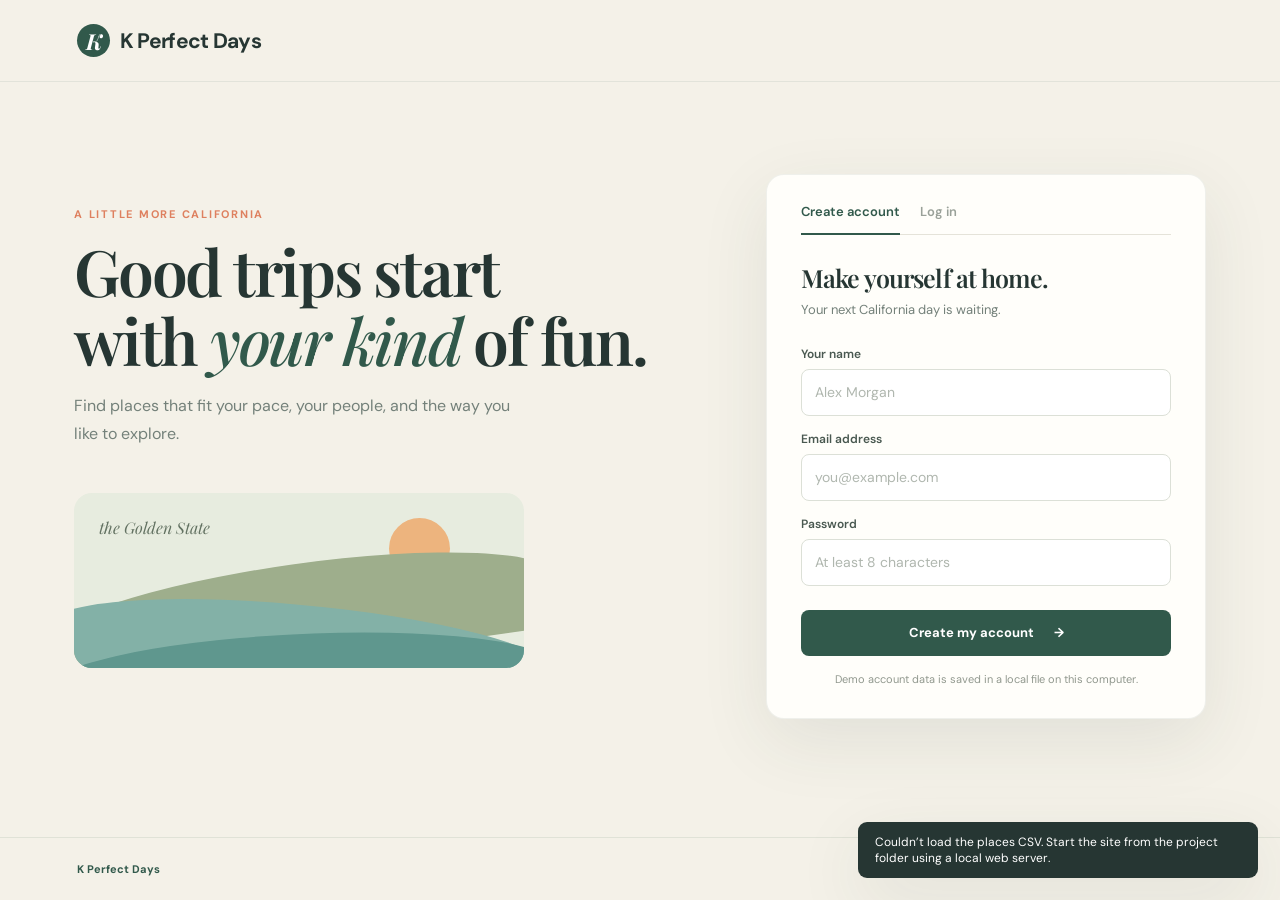
==== frontend/index.html @ eb1f6948 "dded frontend and updated the activities data sources" ====
<!doctype html>
<html lang="en">
<head>
  <meta charset="utf-8">
  <meta name="viewport" content="width=device-width, initial-scale=1">
  <meta name="theme-color" content="#f4f1e8">
  <title>K Perfect Days — California, your way</title>
  <link rel="preconnect" href="https://fonts.googleapis.com">
  <link rel="preconnect" href="https://fonts.gstatic.com" crossorigin>
  <link href="https://fonts.googleapis.com/css2?family=DM+Sans:wght@400;500;600;700&family=Playfair+Display:wght@500;600;700&display=swap" rel="stylesheet">
  <link rel="stylesheet" href="styles.css">
  <script src="app.js" defer></script>
</head>
<body>
  <header class="site-header">
    <a class="brand" href="#" aria-label="K Perfect Days home"><span class="brand-mark">K</span><span>K Perfect Days</span></a>
    <nav id="main-nav" class="main-nav" aria-label="Main navigation" hidden>
      <button class="nav-link" data-page="plan">Plan a trip</button>
      <button class="nav-link" data-page="recommendations">Discover</button>
      <button class="nav-link" data-page="saved">Saved trips</button>
    </nav>
    <div id="user-actions" class="user-actions" hidden>
      <span id="user-greeting" class="user-greeting"></span>
      <button id="logout-button" class="text-button">Log out</button>
    </div>
  </header>

  <main>
    <section id="page-auth" class="page auth-page">
      <div class="auth-copy">
        <p class="eyebrow">A little more California</p>
        <h1>Good trips start<br>with <em>your kind</em> of fun.</h1>
        <p class="lede">Find places that fit your pace, your people, and the way you like to explore.</p>
        <div class="coast-illustration" aria-hidden="true">
          <div class="sun"></div><div class="coastline"></div><div class="wave wave-one"></div><div class="wave wave-two"></div>
          <span class="coast-label">the Golden State</span>
        </div>
      </div>
      <div class="auth-card card-surface">
        <div id="invite-banner" class="invite-banner" hidden></div>
        <div class="auth-tabs" role="tablist" aria-label="Account access">
          <button class="auth-tab active" id="signup-tab" role="tab" aria-selected="true" type="button">Create account</button>
          <button class="auth-tab" id="login-tab" role="tab" aria-selected="false" type="button">Log in</button>
        </div>
        <form id="signup-form" class="auth-form">
          <h2>Make yourself at home.</h2>
          <p class="muted">Your next California day is waiting.</p>
          <label for="signup-name">Your name</label>
          <input id="signup-name" name="name" autocomplete="name" placeholder="Alex Morgan" required>
          <label for="signup-email">Email address</label>
          <input id="signup-email" name="email" type="email" autocomplete="email" placeholder="you@example.com" required>
          <label for="signup-password">Password</label>
          <input id="signup-password" name="password" type="password" autocomplete="new-password" minlength="8" placeholder="At least 8 characters" required>
          <button class="button button-primary button-full" type="submit">Create my account <span aria-hidden="true">→</span></button>
          <p class="fine-print">Demo account data is saved in a local file on this computer.</p>
        </form>
        <form id="login-form" class="auth-form" hidden>
          <h2>Welcome back.</h2>
          <p class="muted">Pick up right where you left off.</p>
          <label for="login-email">Email address</label>
          <input id="login-email" name="email" type="email" autocomplete="email" placeholder="you@example.com" required>
          <label for="login-password">Password</label>
          <input id="login-password" name="password" type="password" autocomplete="current-password" required>
          <button class="button button-primary button-full" type="submit">Log in <span aria-hidden="true">→</span></button>
        </form>
      </div>
    </section>

    <section id="page-plan" class="page content-page" hidden>
      <div class="page-heading">
        <p class="eyebrow">Your trip, your rhythm</p>
        <h1>Where are we headed?</h1>
        <p class="lede">A few details help us find places you’ll actually want to go.</p>
      </div>
      <form id="trip-form" class="planner-layout">
        <div class="planner-main card-surface">
          <div class="form-section">
            <span class="step-number">01</span>
            <div class="form-section-body">
              <h2>Choose your California stop</h2>
              <label class="visually-hidden" for="trip-city">City or destination</label>
              <select id="trip-city" name="city" required><option value="">Loading destinations…</option></select>
              <p class="field-note">Choose from destinations represented in the places list.</p>
            </div>
          </div>
          <div class="form-section">
            <span class="step-number">02</span>
            <div class="form-section-body">
              <h2>When are you going?</h2>
              <div class="date-grid">
                <div><label for="trip-start">Arrival</label><input id="trip-start" name="start" type="date" required></div>
                <div><label for="trip-end">Leaving</label><input id="trip-end" name="end" type="date" required></div>
              </div>
            </div>
          </div>
          <div class="form-section interests-section">
            <span class="step-number">03</span>
            <div class="form-section-body">
              <h2>What sounds like a good day?</h2>
              <p class="field-note">Pick as many as you like. We’ll match places to your interests.</p>
              <div id="interest-options" class="interest-options" aria-live="polite"></div>
              <p id="interest-empty" class="empty-note" hidden>No categories were found in the places data.</p>
            </div>
          </div>
          <div class="planner-submit">
            <p class="fine-print">You can change your plan any time.</p>
            <button class="button button-primary" type="submit">Find my places <span aria-hidden="true">→</span></button>
          </div>
        </div>
        <aside class="planner-aside">
          <div class="aside-note"><span class="aside-icon">✳</span><h3>Made for your kind of California</h3><p>From a slow morning in a museum to a golden-hour trail, we’ll find a few good places to start.</p></div>
          <div id="trip-share-panel" class="share-panel" hidden>
            <p class="eyebrow">Bring your people</p>
            <h3>Take this trip together</h3>
            <p id="share-description">Create a private invite link. Friends who join get this destination, dates, and interests.</p>
            <button id="create-share-button" class="button button-primary button-full" type="button">Create invite link</button>
            <div id="share-link-row" class="share-link-row" hidden>
              <input id="share-link" type="url" readonly aria-label="Trip invite link">
              <button id="copy-share-link" class="button button-outline" type="button">Copy</button>
            </div>
            <p id="share-member-count" class="fine-print" hidden></p>
          </div>
          <div class="aside-footnote">Curated from your California places list.</div>
        </aside>
      </form>
    </section>

    <section id="page-recommendations" class="page content-page" hidden>
      <section class="recommendation-chat card-surface" aria-labelledby="chat-heading">
        <p class="eyebrow">Make it yours</p>
        <h2 id="chat-heading">Refine your recommendations</h2>
        <p class="chat-description">Tell us what you’d like to change. This chat is ready for your model connection; it doesn’t change recommendations yet.</p>
        <div id="chat-messages" class="chat-messages" aria-live="polite" aria-label="Chat messages">
          <p class="chat-placeholder">For example: “More outdoor activities” or “Find something near the beach.”</p>
        </div>
        <form id="recommendation-chat-form" class="chat-form">
          <label class="visually-hidden" for="chat-input">Your message</label>
          <input id="chat-input" name="message" type="text" maxlength="500" placeholder="Tell us what you’re looking for…" autocomplete="off" required>
          <button class="button button-primary" type="submit">Send</button>
        </form>
      </section>
      <div class="page-heading recommendations-heading">
        <div><p class="eyebrow">A few good places</p><h1>Your California shortlist</h1><p id="recommendation-summary" class="lede"></p></div>
        <button class="button button-outline" data-page="plan">Edit my plan</button>
      </div>
      <p id="recommendation-notice" class="notice" hidden></p>
      <div id="recommendation-grid" class="recommendation-grid"></div>
      <div id="recommendation-empty" class="empty-state card-surface" hidden>
        <span class="empty-symbol">✳</span><h2>Let’s widen the search.</h2><p>We couldn’t find more matches for this combination. Try a nearby destination or a couple of different interests.</p>
        <button class="button button-primary" data-page="plan">Change my preferences</button>
      </div>
      <div class="page-bottom-action"><button class="text-button" data-page="saved">See saved places and trips →</button></div>
    </section>

    <section id="page-saved" class="page content-page" hidden>
      <div class="page-heading">
        <p class="eyebrow">Your little collection</p>
        <h1>Saved places &amp; trips</h1>
        <p class="lede">The places you liked are gathered here, ready when you are.</p>
      </div>
      <div id="saved-content"></div>
      <div class="page-bottom-action"><button class="button button-primary" data-page="plan">Plan another trip <span aria-hidden="true">→</span></button></div>
    </section>
  </main>

  <footer class="site-footer"><span>K Perfect Days</span><span>Find your California kind of day.</span></footer>
  <div id="toast" class="toast" role="status" aria-live="polite"></div>
</body>
</html>
---- frontend/styles.css ----
:root {
  --ink: #263633;
  --muted: #74817a;
  --paper: #f4f1e8;
  --white: #fffefa;
  --green: #31594b;
  --green-dark: #244539;
  --sage: #dce6dc;
  --coral: #de805f;
  --line: #e5e3d9;
  --shadow: 0 22px 70px rgba(44, 61, 51, .09);
}

* { box-sizing: border-box; }
body { margin: 0; background: var(--paper); color: var(--ink); font-family: "DM Sans", sans-serif; }
button, input, select { font: inherit; }
button { cursor: pointer; }
[hidden] { display: none !important; }

.site-header { height: 82px; padding: 0 clamp(22px, 6vw, 92px); display: flex; align-items: center; justify-content: space-between; border-bottom: 1px solid rgba(49, 89, 75, .09); }
.brand { display: inline-flex; align-items: center; gap: 10px; color: var(--ink); text-decoration: none; font-size: 21px; font-weight: 700; letter-spacing: -.7px; }
.brand-mark { display: grid; width: 33px; height: 33px; place-items: center; border-radius: 50%; background: var(--green); color: white; font-family: "Playfair Display", serif; font-size: 22px; font-style: italic; }
.brand-period { color: var(--coral); }
.main-nav, .user-actions { display: flex; align-items: center; gap: 29px; }
.nav-link, .text-button { border: 0; padding: 8px 0; color: var(--muted); background: transparent; font-size: 13px; font-weight: 600; }
.nav-link:hover, .nav-link.active, .text-button:hover { color: var(--green); }
.user-actions { gap: 18px; }
.user-greeting { color: var(--ink); font-size: 13px; }

main { min-height: calc(100vh - 145px); }
.page { max-width: 1240px; margin: 0 auto; padding: 64px clamp(22px, 6vw, 54px) 90px; }
h1, h2, h3, p { margin-top: 0; }
h1, h2, h3 { font-family: "Playfair Display", Georgia, serif; font-weight: 600; letter-spacing: -.035em; }
h1 { margin-bottom: 18px; font-size: clamp(42px, 5vw, 65px); line-height: 1.08; }
h1 em { color: var(--green); font-weight: 500; }
h2 { margin-bottom: 7px; font-size: 25px; }
h3 { font-size: 21px; }
.eyebrow { margin-bottom: 15px; color: var(--coral); font-size: 11px; font-weight: 700; letter-spacing: .16em; text-transform: uppercase; }
.lede { max-width: 520px; margin-bottom: 0; color: var(--muted); font-size: 16px; line-height: 1.75; }
.muted, .field-note { color: var(--muted); font-size: 13px; line-height: 1.6; }
.fine-print { color: #91988e; font-size: 11px; line-height: 1.6; }
.card-surface { border: 1px solid rgba(54, 76, 62, .08); border-radius: 18px; background: var(--white); box-shadow: var(--shadow); }

.auth-page { min-height: calc(100vh - 145px); display: grid; grid-template-columns: minmax(0, 1fr) minmax(330px, 440px); align-items: center; gap: clamp(45px, 8vw, 116px); }
.auth-copy { padding-bottom: 18px; }
.auth-copy .lede { max-width: 440px; }
.coast-illustration { position: relative; width: min(100%, 450px); height: 175px; margin-top: 45px; overflow: hidden; border-radius: 18px; background: #e7ecdf; }
.sun { position: absolute; top: 25px; right: 74px; width: 61px; height: 61px; border-radius: 50%; background: #edb47e; }
.coastline { position: absolute; inset: 71px -8% auto; height: 98px; transform: rotate(-8deg); border-radius: 50% 50% 0 0; background: #9eae8c; }
.wave { position: absolute; left: -6%; width: 113%; height: 88px; border-radius: 50% 55% 0 0; }
.wave-one { top: 112px; transform: rotate(5deg); background: #83b1a7; }
.wave-two { top: 141px; transform: rotate(-3deg); background: #5f978e; }
.coast-label { position: absolute; z-index: 1; top: 24px; left: 25px; color: #637262; font-family: "Playfair Display", serif; font-size: 16px; font-style: italic; }
.auth-card { padding: 28px 34px 30px; }
.invite-banner { margin-bottom: 20px; border-left: 3px solid var(--coral); border-radius: 7px; padding: 13px 15px; background: #f9eee7; color: #58675e; font-size: 12px; line-height: 1.65; }
.auth-tabs { display: flex; gap: 20px; margin-bottom: 26px; border-bottom: 1px solid var(--line); }
.auth-tab { position: relative; border: 0; padding: 0 0 14px; background: transparent; color: #9aa199; font-size: 13px; font-weight: 600; }
.auth-tab.active { color: var(--green); }
.auth-tab.active::after { position: absolute; right: 0; bottom: -1px; left: 0; height: 2px; background: var(--green); content: ""; }
.auth-form h2 { margin-bottom: 6px; }
.auth-form > .muted { margin-bottom: 25px; }
label { display: block; margin: 15px 0 7px; color: #495850; font-size: 12px; font-weight: 600; }
input, select { width: 100%; min-height: 47px; border: 1px solid #dce0d7; border-radius: 8px; outline: none; padding: 0 13px; background: #fff; color: var(--ink); font-size: 14px; }
input:focus, select:focus { border-color: #7da18d; box-shadow: 0 0 0 3px rgba(91, 136, 111, .12); }
input::placeholder { color: #b0b7af; }
.button { display: inline-flex; align-items: center; justify-content: center; gap: 20px; min-height: 46px; border: 1px solid transparent; border-radius: 8px; padding: 0 20px; font-size: 13px; font-weight: 700; transition: transform .16s ease, background .16s ease; }
.button:hover { transform: translateY(-1px); }
.button-primary { background: var(--green); color: white; }
.button-primary:hover { background: var(--green-dark); }
.button-outline { border-color: #cfd8cf; background: transparent; color: var(--green); }
.button-full { width: 100%; margin-top: 24px; }
.auth-form .fine-print { margin: 15px 0 0; text-align: center; }

.content-page { padding-top: 67px; }
.page-heading { margin-bottom: 34px; }
.page-heading h1 { font-size: clamp(39px, 4.5vw, 57px); }
.planner-layout { display: grid; grid-template-columns: minmax(0, 1fr) 260px; align-items: start; gap: 25px; }
.planner-main { padding: 12px 36px 30px; }
.form-section { display: grid; grid-template-columns: 38px 1fr; gap: 15px; padding: 27px 0; border-bottom: 1px solid var(--line); }
.step-number { display: grid; width: 31px; height: 31px; place-items: center; border-radius: 50%; background: #edf2ea; color: var(--green); font-size: 10px; font-weight: 700; }
.form-section-body h2 { margin: 2px 0 15px; font-size: 23px; }
.form-section-body > select { max-width: 430px; }
.form-section-body .field-note { margin: 8px 0 0; }
.date-grid { display: grid; grid-template-columns: 1fr 1fr; gap: 15px; max-width: 480px; }
.date-grid label { margin-top: 0; }
.date-grid input { display: block; }
.interest-options { display: flex; flex-wrap: wrap; gap: 9px; margin-top: 17px; }
.interest-option input { position: absolute; width: 1px; height: 1px; opacity: 0; }
.interest-option span { display: inline-flex; align-items: center; min-height: 38px; border: 1px solid #dfe4db; border-radius: 30px; padding: 0 14px; color: #617067; background: white; font-size: 12px; transition: .15s ease; }
.interest-option input:checked + span { border-color: var(--green); background: var(--green); color: white; }
.interest-option input:focus-visible + span { outline: 3px solid rgba(91, 136, 111, .25); }
.planner-submit { display: flex; align-items: center; justify-content: space-between; gap: 20px; padding: 25px 0 0 53px; }
.planner-submit .fine-print { margin: 0; }
.planner-aside { padding: 31px 24px 16px; }
.aside-note { padding: 23px; border-radius: 14px; background: #e7ebdf; }
.aside-icon { display: inline-grid; width: 30px; height: 30px; place-items: center; margin-bottom: 14px; border-radius: 50%; background: #d3dfd1; color: var(--green); }
.aside-note h3 { margin-bottom: 10px; font-size: 20px; line-height: 1.28; }
.aside-note p, .aside-footnote { margin: 0; color: #6b776e; font-size: 12px; line-height: 1.7; }
.aside-footnote { padding: 19px 6px; font-size: 11px; }
.share-panel { margin-top: 16px; border: 1px solid #dce5db; border-radius: 14px; padding: 21px 18px; background: var(--white); }
.share-panel .eyebrow { margin-bottom: 8px; font-size: 9px; }
.share-panel h3 { margin-bottom: 8px; font-size: 20px; }
.share-panel > p:not(.eyebrow) { color: var(--muted); font-size: 11px; line-height: 1.65; }
.share-panel .button-full { min-height: 40px; margin-top: 14px; font-size: 11px; }
.share-link-row { display: flex; gap: 7px; margin-top: 13px; }
.share-link-row input { min-width: 0; min-height: 39px; padding: 0 9px; font-size: 10px; }
.share-link-row .button { min-height: 39px; padding: 0 11px; font-size: 11px; }
.share-panel .fine-print { margin: 10px 0 0; }

.recommendations-heading { display: flex; align-items: end; justify-content: space-between; gap: 24px; }
.recommendation-grid { display: grid; grid-template-columns: repeat(3, minmax(0, 1fr)); gap: 18px; }
.place-card { overflow: hidden; border: 1px solid rgba(54, 76, 62, .1); border-radius: 14px; background: var(--white); box-shadow: 0 10px 32px rgba(44, 61, 51, .06); }
.place-card-top { display: flex; align-items: center; justify-content: space-between; min-height: 76px; padding: 17px 19px 8px; background: linear-gradient(135deg, #e4ecdf, #f0e7d9); }
.place-index { color: #77877a; font-family: "Playfair Display", serif; font-size: 27px; }
.place-glyph { display: grid; width: 39px; height: 39px; place-items: center; border: 1px solid rgba(49, 89, 75, .18); border-radius: 50%; color: var(--green); font-size: 16px; }
.place-card-body { padding: 16px 19px 18px; }
.place-card h2 { min-height: 54px; margin-bottom: 7px; font-size: 21px; line-height: 1.25; }
.place-address { min-height: 38px; margin-bottom: 13px; color: var(--muted); font-size: 11px; line-height: 1.55; }
.place-tags { display: flex; flex-wrap: wrap; gap: 6px; min-height: 28px; margin-bottom: 15px; }
.place-tag { border-radius: 20px; padding: 5px 8px; background: #edf1e9; color: #587060; font-size: 9px; }
.place-actions { display: flex; align-items: center; justify-content: space-between; gap: 8px; border-top: 1px solid #eeeee7; padding-top: 12px; }
.place-actions .button { min-height: 34px; gap: 6px; padding: 0 10px; font-size: 11px; }
.card-button-group { display: flex; align-items: center; gap: 6px; }
.saved-indicator { padding: 7px 4px; color: var(--coral); font-size: 11px; font-weight: 700; }
.place-actions .save-button.saved { border-color: #cad8cd; background: #eaf1eb; color: var(--green); }
.map-link { color: var(--muted); font-size: 11px; font-weight: 600; text-decoration: none; }
.map-link:hover { color: var(--green); text-decoration: underline; }
.notice { margin: -13px 0 23px; border-left: 3px solid var(--coral); padding: 10px 14px; color: #66736b; background: #f9eee7; font-size: 12px; line-height: 1.6; }
.empty-state { max-width: 600px; margin: 12px auto; padding: 42px; text-align: center; }
.empty-symbol { display: inline-block; margin-bottom: 13px; color: var(--coral); font-size: 27px; }
.empty-state h2 { font-size: 28px; }
.empty-state p { max-width: 400px; margin: 0 auto 23px; color: var(--muted); font-size: 13px; line-height: 1.7; }
.recommendation-chat { max-width: 790px; margin: 44px auto 0; padding: clamp(22px, 4vw, 34px); }
.recommendation-chat .eyebrow { margin-bottom: 8px; }
.recommendation-chat h2 { margin-bottom: 8px; font-size: 27px; }
.chat-description { max-width: 600px; margin-bottom: 21px; color: var(--muted); font-size: 12px; line-height: 1.65; }
.chat-messages { display: flex; min-height: 105px; max-height: 260px; flex-direction: column; gap: 10px; overflow-y: auto; border: 1px solid var(--line); border-radius: 12px; padding: 13px; background: #fbfaf6; }
.chat-placeholder { margin: auto 0; color: #939b91; font-size: 12px; line-height: 1.6; }
.chat-message { max-width: 85%; margin: 0; border-radius: 12px; padding: 10px 13px; font-size: 12px; line-height: 1.55; overflow-wrap: anywhere; }
.chat-message.user { align-self: flex-end; background: var(--green); color: white; }
.chat-message.assistant { align-self: flex-start; background: #e9eee7; color: #52645a; }
.chat-form { display: flex; gap: 9px; margin-top: 12px; }
.chat-form input { min-width: 0; min-height: 46px; flex: 1; border: 1px solid #dce0d7; border-radius: 8px; padding: 0 13px; background: var(--white); font-size: 12px; }
.chat-form .button { min-width: 82px; min-height: 46px; }
.visually-hidden { position: absolute; width: 1px; height: 1px; overflow: hidden; clip: rect(0, 0, 0, 0); white-space: nowrap; clip-path: inset(50%); }
.page-bottom-action { display: flex; justify-content: center; margin-top: 30px; }
.saved-trip { margin-bottom: 25px; border: 1px solid var(--line); border-radius: 14px; padding: 22px; background: var(--white); }
.saved-trip-header { display: flex; align-items: center; justify-content: space-between; gap: 15px; margin-bottom: 17px; }
.saved-trip-header h2 { margin-bottom: 4px; font-size: 22px; }
.saved-trip-header p { margin: 0; color: var(--muted); font-size: 12px; }
.shared-status { margin: -5px 0 15px; color: var(--green); font-size: 11px; }
.saved-place-list { display: flex; flex-wrap: wrap; gap: 9px; }
.saved-place-chip { display: inline-flex; align-items: center; gap: 8px; min-height: 37px; border: 1px solid #e5e8df; border-radius: 30px; padding: 5px 12px; color: #53635a; background: #fafaf6; font-size: 11px; text-decoration: none; }
.saved-place-chip:hover { border-color: #a9bda9; }
.saved-place-chip span { color: var(--coral); }
.no-saved { padding: 30px; border: 1px dashed #cfd8cf; border-radius: 12px; color: var(--muted); text-align: center; font-size: 13px; }
.toast { position: fixed; right: 22px; bottom: 22px; z-index: 10; max-width: min(400px, calc(100vw - 44px)); transform: translateY(12px); opacity: 0; border-radius: 9px; padding: 12px 17px; background: var(--ink); color: white; box-shadow: var(--shadow); font-size: 12px; pointer-events: none; transition: .2s ease; }
.toast.visible { transform: translateY(0); opacity: 1; }
.site-footer { display: flex; justify-content: space-between; padding: 24px clamp(22px, 6vw, 92px); border-top: 1px solid rgba(49, 89, 75, .1); color: #889289; font-size: 11px; }
.site-footer span:first-child { color: var(--green); font-weight: 700; }
.visually-hidden { position: absolute; width: 1px; height: 1px; overflow: hidden; clip: rect(0, 0, 0, 0); white-space: nowrap; }

@media (max-width: 850px) {
  .auth-page { grid-template-columns: 1fr minmax(300px, 390px); gap: 30px; }
  .auth-card { padding-right: 25px; padding-left: 25px; }
  .coast-illustration { height: 140px; margin-top: 28px; }
  .recommendation-grid { grid-template-columns: repeat(2, minmax(0, 1fr)); }
}
@media (max-width: 650px) {
  .site-header { height: 70px; padding: 0 18px; }
  .main-nav { gap: 14px; }
  .nav-link { font-size: 11px; }
  .user-greeting { display: none; }
  .page { padding: 43px 19px 65px; }
  .auth-page { min-height: auto; grid-template-columns: 1fr; gap: 27px; }
  .auth-copy h1 { font-size: 43px; }
  .coast-illustration { display: none; }
  .auth-card { padding: 23px; }
  .planner-layout { grid-template-columns: 1fr; }
  .planner-main { padding: 7px 20px 22px; }
  .planner-aside { padding: 0; }
  .aside-footnote { padding-left: 5px; }
  .form-section { grid-template-columns: 30px 1fr; gap: 10px; }
  .planner-submit { align-items: flex-start; flex-direction: column; padding-left: 40px; }
  .recommendations-heading { align-items: flex-start; flex-direction: column; }
  .recommendation-grid { grid-template-columns: 1fr; }
  .place-card h2, .place-address { min-height: 0; }
  .date-grid { grid-template-columns: 1fr; }
  .site-footer { gap: 12px; flex-direction: column; padding: 20px; }
}
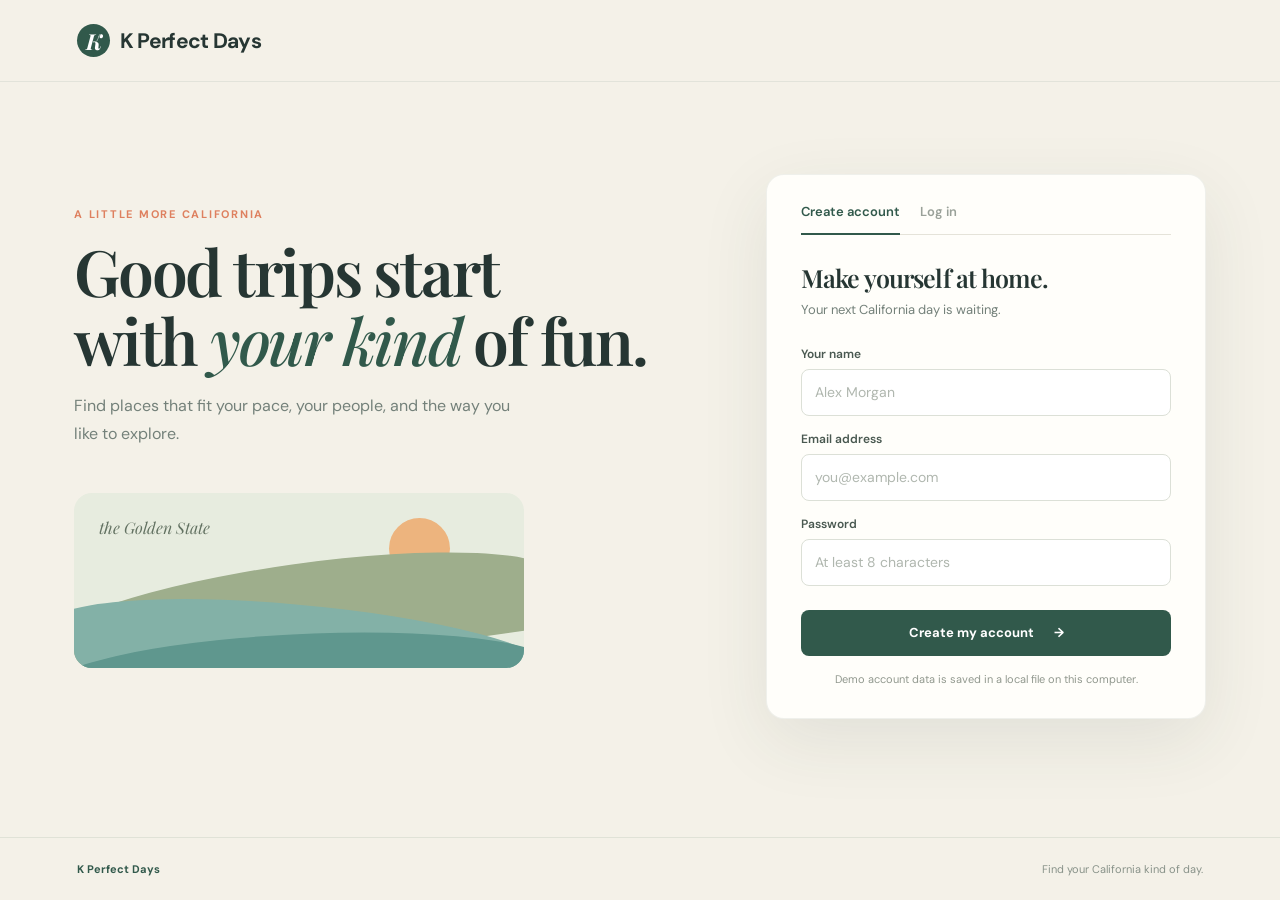
==== commit 0a4ecb6f: "Add files via upload" ====
--- a/frontend/index.html
+++ b/frontend/index.html
@@ -123,6 +123,15 @@
           <div class="aside-footnote">Curated from your California places list.</div>
         </aside>
       </form>
+      <section class="planner-live card-surface" id="kpd-planner-panel" hidden>
+  <p class="eyebrow">Group itinerary</p><h2>Plan your perfect days</h2>
+  <p class="field-note">Describe the destinations, dates, people and anything you want to include or avoid.</p>
+  <label for="kpd-trip-prompt">Trip request</label>
+  <textarea id="kpd-trip-prompt" rows="5" placeholder="Plan four nights in Los Angeles next month. We want museums, beaches and food, but no theme parks."></textarea>
+  <button class="button button-primary" type="button" id="kpd-generate">Generate itinerary</button>
+  <p id="kpd-status" aria-live="polite"></p>
+  <div id="kpd-result" class="kpd-results"></div>
+</section>
     </section>
 
     <section id="page-recommendations" class="page content-page" hidden>
--- a/frontend/styles.css
+++ b/frontend/styles.css
@@ -188,3 +188,5 @@
   .date-grid { grid-template-columns: 1fr; }
   .site-footer { gap: 12px; flex-direction: column; padding: 20px; }
 }
+
+.planner-live{margin:2rem auto;padding:2rem;max-width:820px}.planner-live textarea{display:block;width:100%;margin:1rem 0;padding:1rem;border:1px solid #bbb;border-radius:8px;font:inherit}.kpd-day{border-top:1px solid #ddd;padding:1rem 0}.kpd-results pre{white-space:pre-wrap;overflow-wrap:anywhere;font:inherit;line-height:1.6}.kpd-results details{margin-top:1.5rem}
